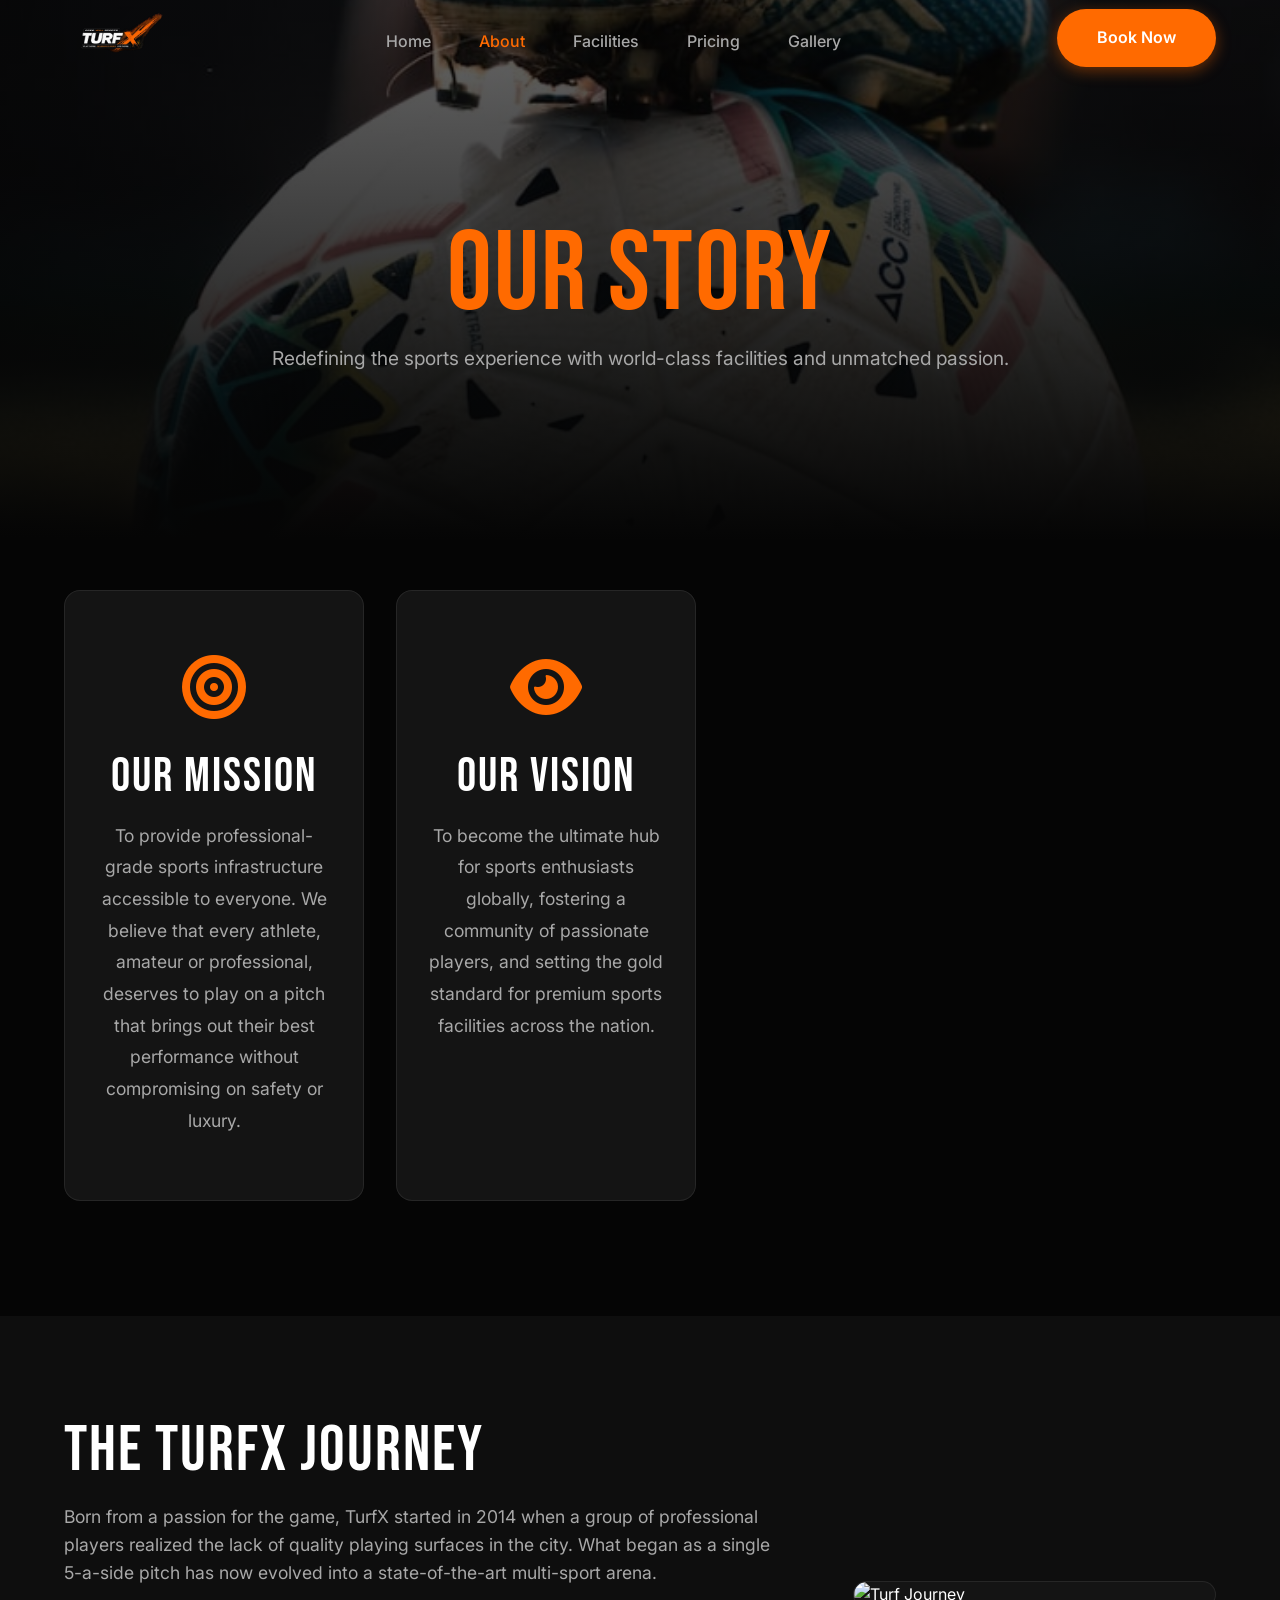
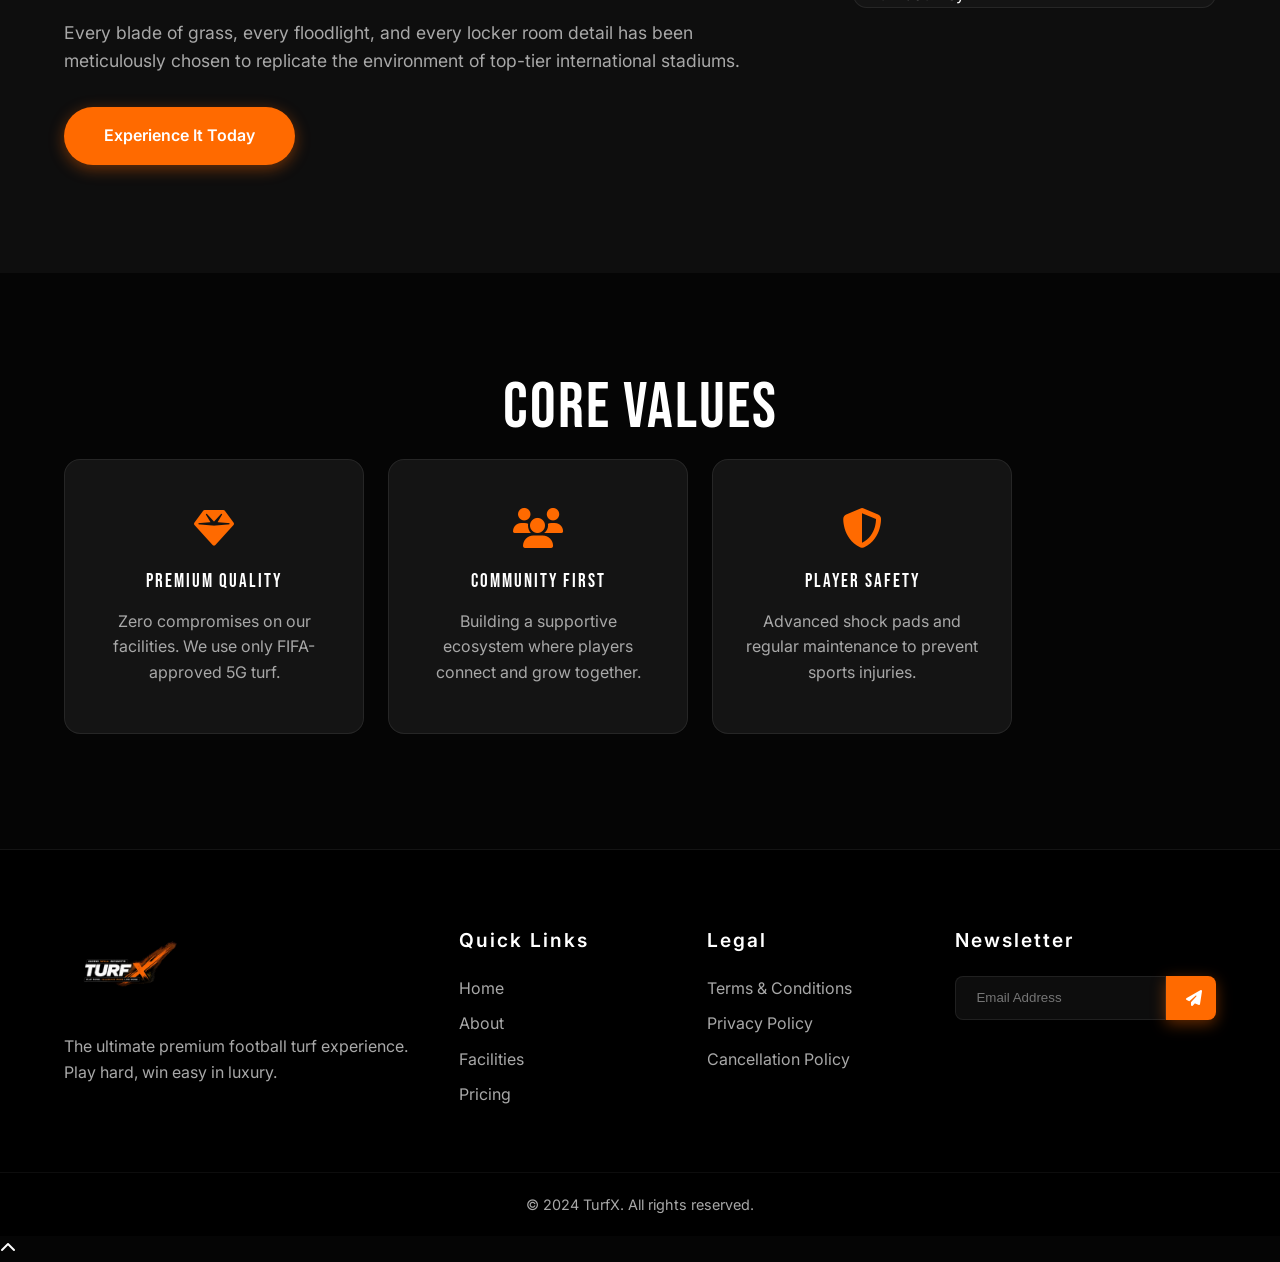
==== about.html @ faa71013 "Add all project files" ====
<!DOCTYPE html>
<html lang="en">

<head>
    <meta charset="UTF-8">
    <meta name="viewport" content="width=device-width, initial-scale=1.0">
    <title>TurfX | About Us</title>

    <!-- Fonts -->
    <link rel="preconnect" href="https://fonts.googleapis.com">
    <link rel="preconnect" href="https://fonts.gstatic.com" crossorigin>
    <link href="https://fonts.googleapis.com/css2?family=Bebas+Neue&family=Inter:wght@300;400;600;700&display=swap"
        rel="stylesheet">

    <!-- CSS -->
    <link rel="stylesheet" href="style.css">

    <!-- FontAwesome for Icons -->
    <link rel="stylesheet" href="https://cdnjs.cloudflare.com/ajax/libs/font-awesome/6.4.0/css/all.min.css">
    <style>
        .horizontal-scroll-grid {
            display: flex !important;
            overflow-x: auto;
            padding-bottom: 15px;
            scroll-snap-type: x mandatory;
            scroll-behavior: smooth;
            -webkit-overflow-scrolling: touch;
        }
        .horizontal-scroll-grid::-webkit-scrollbar { height: 6px; }
        .horizontal-scroll-grid::-webkit-scrollbar-track { background: rgba(255, 255, 255, 0.05); border-radius: 10px; }
        .horizontal-scroll-grid::-webkit-scrollbar-thumb { background: var(--primary); border-radius: 10px; }
        .horizontal-scroll-grid > div {
            flex: 0 0 300px;
            scroll-snap-align: start;
        }

        @media (max-width: 768px) {
            .about-hero .hero-title { font-size: 3.5rem !important; }
        }
        @media (min-width: 769px) {
            .desktop-row-reverse { flex-direction: row-reverse !important; }
        }
    </style>
</head>

<body>



    <!-- Background Effects -->
    <div class="noise-overlay"></div>
    <div class="orange-glow-bg"></div>

    <!-- Header -->
    <header class="header" id="header">
        <div class="container header-container">
            <div class="logo">
                <a href="index.html"><img src="logo.png" alt="TURF X" style="height: 70px;"></a>
            </div>
            <nav class="nav">
                <ul class="nav-links">
                    <li><a href="index.html#hero" class="nav-link">Home</a></li>
                    <li><a href="about.html" class="nav-link" style="color: var(--primary);">About</a></li>
                    <li><a href="index.html#facilities" class="nav-link">Facilities</a></li>
                    <li><a href="index.html#pricing" class="nav-link">Pricing</a></li>
                    <li><a href="index.html#gallery" class="nav-link">Gallery</a></li>
                </ul>
            </nav>
            <div class="header-action">
                <a href="index.html#booking" class="btn btn-primary magnetic-btn">Book Now</a>
            </div>
            <div class="mobile-menu-toggle">
                <i class="fas fa-bars"></i>
            </div>
        </div>
    </header>

    <main>
        <!-- About Hero Section -->
        <section class="hero about-hero" id="hero" style="height: 60vh; min-height: 400px; padding-top: 100px;">
            <div class="hero-bg">
                <img src="images/gallery-1.jpg" alt="About TurfX">
                <div class="hero-overlay"
                    style="background: linear-gradient(to top, rgba(5,5,5,1) 0%, rgba(5,5,5,0.6) 100%);"></div>
            </div>
            <div class="container hero-container" style="justify-content: center; text-align: center; height: 100%;">
                <div class="hero-content" style="max-width: 800px; margin: auto;">
                    <h1 class="hero-title" style="margin-bottom: 0;">
                        <span class="text-reveal highlight">OUR STORY</span>
                    </h1>
                    <p class="hero-subtitle" style="margin-top: 1rem;">Redefining the sports experience with world-class
                        facilities and unmatched passion.</p>
                </div>
            </div>
        </section>

        <!-- Vision & Mission -->
        <section class="section-padding" style="padding-top: 50px;">
            <div class="container">
                <div class="vision-mission-grid horizontal-scroll-grid" style="gap: 2rem;">
                    <div class="glass-card text-center" style="padding: 4rem 2rem;">
                        <i class="fas fa-bullseye"
                            style="font-size: 4rem; color: var(--primary); margin-bottom: 2rem;"></i>
                        <h2 class="section-title" style="font-size: 3rem;">Our Mission</h2>
                        <p class="text-gray" style="font-size: 1.1rem; line-height: 1.8;">To provide professional-grade
                            sports infrastructure accessible to everyone. We believe that every athlete, amateur or
                            professional, deserves to play on a pitch that brings out their best performance without
                            compromising on safety or luxury.</p>
                    </div>
                    <div class="glass-card text-center" style="padding: 4rem 2rem;">
                        <i class="fas fa-eye" style="font-size: 4rem; color: var(--primary); margin-bottom: 2rem;"></i>
                        <h2 class="section-title" style="font-size: 3rem;">Our Vision</h2>
                        <p class="text-gray" style="font-size: 1.1rem; line-height: 1.8;">To become the ultimate hub for
                            sports enthusiasts globally, fostering a community of passionate players, and setting the
                            gold standard for premium sports facilities across the nation.</p>
                    </div>
                </div>
            </div>
        </section>

        <!-- Detailed Journey -->
        <section class="about-section section-padding" style="background: var(--bg-secondary);">
            <div class="container about-container desktop-row-reverse">
                <div class="about-image-wrapper">
                    <div class="about-image glass-card">
                        <img src="images/gallery-3.jpg" alt="Turf Journey">
                    </div>
                </div>
                <div class="about-content">
                    <h2 class="section-title">The TurfX Journey</h2>
                    <p class="section-desc">Born from a passion for the game, TurfX started in 2014 when a group of
                        professional players realized the lack of quality playing surfaces in the city. What began as a
                        single 5-a-side pitch has now evolved into a state-of-the-art multi-sport arena.</p>
                    <p class="section-desc">Every blade of grass, every floodlight, and every locker room detail has
                        been meticulously chosen to replicate the environment of top-tier international stadiums.</p>
                    <div class="mt-4">
                        <a href="index.html#booking" class="btn btn-primary magnetic-btn">Experience It Today</a>
                    </div>
                </div>
            </div>
        </section>

        <!-- Core Values -->
        <section class="section-padding">
            <div class="container">
                <div class="section-header text-center">
                    <h2 class="section-title">Core Values</h2>
                </div>
                <div class="values-grid horizontal-scroll-grid" style="gap: 1.5rem;">
                    <div class="glass-card text-center" style="height: auto; padding: 3rem 2rem;">
                        <i class="fas fa-gem"
                            style="font-size: 2.5rem; color: var(--primary); margin-bottom: 1.5rem;"></i>
                        <h3>Premium Quality</h3>
                        <p class="text-gray mt-2">Zero compromises on our facilities. We use only FIFA-approved 5G turf.
                        </p>
                    </div>
                    <div class="glass-card text-center" style="height: auto; padding: 3rem 2rem;">
                        <i class="fas fa-users"
                            style="font-size: 2.5rem; color: var(--primary); margin-bottom: 1.5rem;"></i>
                        <h3>Community First</h3>
                        <p class="text-gray mt-2">Building a supportive ecosystem where players connect and grow
                            together.</p>
                    </div>
                    <div class="glass-card text-center" style="height: auto; padding: 3rem 2rem;">
                        <i class="fas fa-shield-alt"
                            style="font-size: 2.5rem; color: var(--primary); margin-bottom: 1.5rem;"></i>
                        <h3>Player Safety</h3>
                        <p class="text-gray mt-2">Advanced shock pads and regular maintenance to prevent sports
                            injuries.</p>
                    </div>
                </div>
            </div>
        </section>

    </main>

    <!-- Footer -->
    <footer class="footer">
        <div class="container footer-container">
            <div class="footer-col">
                <div class="logo">
                    <a href="index.html"><img src="logo.png" alt="TURF X" style="height: 80px;"></a>
                </div>
                <p class="mt-2 text-gray">The ultimate premium football turf experience. Play hard, win easy in luxury.
                </p>
            </div>
            <div class="footer-col">
                <h4>Quick Links</h4>
                <ul class="footer-links">
                    <li><a href="index.html#hero">Home</a></li>
                    <li><a href="about.html">About</a></li>
                    <li><a href="index.html#facilities">Facilities</a></li>
                    <li><a href="index.html#pricing">Pricing</a></li>
                </ul>
            </div>
            <div class="footer-col">
                <h4>Legal</h4>
                <ul class="footer-links">
                    <li><a href="#">Terms & Conditions</a></li>
                    <li><a href="#">Privacy Policy</a></li>
                    <li><a href="#">Cancellation Policy</a></li>
                </ul>
            </div>
            <div class="footer-col">
                <h4>Newsletter</h4>
                <div class="newsletter-form">
                    <input type="email" placeholder="Email Address">
                    <button class="btn btn-primary"><i class="fas fa-paper-plane"></i></button>
                </div>
            </div>
        </div>
        <div class="footer-bottom text-center">
            <p>&copy; 2024 TurfX. All rights reserved.</p>
        </div>
    </footer>

    <div class="back-to-top" id="backToTop">
        <i class="fas fa-chevron-up"></i>
    </div>

    <!-- Booking Modal -->
    <div class="booking-modal" id="bookingModal">
        <div class="booking-modal-content glass-card">
            <span class="modal-close" id="bookingModalClose" style="top: 15px; right: 20px; font-size: 2rem;">&times;</span>
            <h2 class="section-title" style="font-size: 2.5rem; margin-bottom: 1.5rem; text-align: center;">Book Your Slot</h2>
            <form class="luxury-form">
                <div class="input-group" style="margin-bottom: 1.5rem;">
                    <input type="text" id="modal-name-about" required>
                    <label for="modal-name-about">Full Name</label>
                </div>
                <div class="input-group" style="margin-bottom: 1.5rem;">
                    <input type="tel" id="modal-phone-about" required>
                    <label for="modal-phone-about">Phone Number</label>
                </div>
                <div class="input-group" style="margin-bottom: 1.5rem;">
                    <input type="date" id="modal-date-about" required>
                    <label for="modal-date-about" style="top: -10px; font-size: 0.8rem; color: var(--primary);">Select Date</label>
                </div>
                <button type="submit" class="btn btn-primary magnetic-btn w-100" style="padding: 1.2rem;">Confirm Booking</button>
            </form>
        </div>
    </div>

    <!-- Scripts -->
    <script src="https://cdnjs.cloudflare.com/ajax/libs/gsap/3.12.2/gsap.min.js"></script>
    <script src="https://cdnjs.cloudflare.com/ajax/libs/gsap/3.12.2/ScrollTrigger.min.js"></script>
    <script src="https://cdn.jsdelivr.net/gh/studio-freight/lenis@1.0.27/bundled/lenis.min.js"></script>
    <script src="script.js"></script>
</body>

</html>
---- style.css ----
/* ==================================================
   CSS VARIABLES & ROOT SETUP
================================================== */
:root {
    --bg-main: #050505;
    --bg-secondary: #0E0E0E;
    --card-bg: #141414;
    --primary: #FF6A00;
    --primary-hover: #FF8A00;
    --white: #FFFFFF;
    --gray: #A8A8A8;
    --border: rgba(255, 255, 255, 0.08);

    --font-heading: 'Bebas Neue', sans-serif;
    --font-body: 'Inter', sans-serif;

    --transition: all 0.4s cubic-bezier(0.25, 1, 0.5, 1);

    color-scheme: dark;
}

/* ==================================================
   RESET & GLOBAL
================================================== */
* {
    margin: 0;
    padding: 0;
    box-sizing: border-box;
}

@media (max-width: 768px) {
    * {
        cursor: auto !important;
    }
}

html {
    scroll-behavior: initial;
    /* Handled by Lenis */
    overflow-x: hidden;
    width: 100%;
}

body {
    background-color: var(--bg-main);
    color: var(--white);
    font-family: var(--font-body);
    overflow-x: hidden;
    width: 100%;
    line-height: 1.6;
    -webkit-font-smoothing: antialiased;
}

h1,
h2,
h3,
h4,
h5,
h6 {
    font-family: var(--font-heading);
    letter-spacing: 2px;
    line-height: 1.1;
    font-weight: normal;
}

a {
    text-decoration: none;
    color: inherit;
}

ul {
    list-style: none;
}

.container {
    max-width: 1400px;
    margin: 0 auto;
    padding: 0 5%;
}

.section-padding {
    padding: 100px 0;
}

.text-center {
    text-align: center;
}

.mt-2 {
    margin-top: 1rem;
}

.mt-4 {
    margin-top: 2rem;
}

.w-100 {
    width: 100%;
}

.text-gray {
    color: var(--gray);
}



/* ==================================================
   EFFECTS & UTILITIES
================================================== */
.noise-overlay {
    position: fixed;
    top: 0;
    left: 0;
    width: 100%;
    height: 100%;
    background: url('https://www.transparenttextures.com/patterns/stardust.png');
    opacity: 0.05;
    pointer-events: none;
    z-index: 9998;
}

.orange-glow-bg {
    position: fixed;
    top: -20%;
    left: -10%;
    width: 50vw;
    height: 50vw;
    background: radial-gradient(circle, rgba(255, 106, 0, 0.05) 0%, transparent 70%);
    pointer-events: none;
    z-index: -1;
    filter: blur(100px);
}

.glass-card {
    background: var(--card-bg);
    border: 1px solid var(--border);
    border-radius: 16px;
    padding: 2rem;
    backdrop-filter: blur(10px);
    transition: var(--transition);
}

.glass-card:hover {
    border-color: rgba(255, 106, 0, 0.3);
    box-shadow: 0 10px 30px rgba(0, 0, 0, 0.5), 0 0 20px rgba(255, 106, 0, 0.1);
    transform: translateY(-5px);
}

.section-title {
    font-size: 4rem;
    margin-bottom: 1rem;
    color: var(--white);
}

.section-subtitle {
    color: var(--gray);
    font-size: 1.1rem;
    max-width: 600px;
    margin: 0 auto 3rem;
}

/* BUTTONS */
.btn {
    display: inline-block;
    padding: 1rem 2.5rem;
    font-family: var(--font-body);
    font-weight: 600;
    font-size: 1rem;
    border-radius: 30px;
    border: none;
    outline: none;
    transition: var(--transition);
    position: relative;
    overflow: hidden;
    z-index: 1;
}

.btn-primary {
    background: var(--primary);
    color: var(--white);
    box-shadow: 0 4px 15px rgba(255, 106, 0, 0.4);
}

.btn-primary:hover {
    background: var(--primary-hover);
    box-shadow: 0 6px 20px rgba(255, 106, 0, 0.6);
}

.btn-secondary {
    background: transparent;
    color: var(--white);
    border: 1px solid var(--border);
}

.btn-secondary:hover {
    border-color: var(--primary);
    background: rgba(255, 106, 0, 0.1);
}

/* ==================================================
   HEADER
================================================== */
.header {
    position: fixed;
    top: 0;
    left: 0;
    width: 100%;
    padding: 0.2rem 0;
    z-index: 1000;
    transition: var(--transition);
}

.header.scrolled {
    background: rgba(5, 5, 5, 0.8);
    backdrop-filter: blur(15px);
    border-bottom: 1px solid var(--border);
    padding: 0.5rem 0;
}

.header-container {
    display: flex;
    justify-content: space-between;
    align-items: center;
}

.logo a {
    font-family: var(--font-heading);
    font-size: 2.5rem;
    color: var(--white);
    display: inline-block;
}

.logo span {
    color: var(--primary);
}

@keyframes logoPulseGlow {
    0% { 
        transform: scale(1); 
        filter: drop-shadow(0 0 5px rgba(255, 106, 0, 0.4)); 
    }
    50% { 
        transform: scale(1.05); 
        filter: drop-shadow(0 0 15px rgba(255, 106, 0, 0.9)); 
    }
    100% { 
        transform: scale(1); 
        filter: drop-shadow(0 0 5px rgba(255, 106, 0, 0.4)); 
    }
}

.logo img, .logo a {
    animation: logoPulseGlow 3s infinite ease-in-out;
}

.logo img {
    display: block;
}

.nav-links {
    display: flex;
    gap: 3rem;
}

.nav-link {
    font-size: 1rem;
    font-weight: 500;
    color: var(--gray);
    position: relative;
    transition: color 0.3s ease;
}

.nav-link:hover {
    color: var(--white);
}

.nav-link::after {
    content: '';
    position: absolute;
    bottom: -5px;
    left: 0;
    width: 0%;
    height: 2px;
    background: var(--primary);
    transition: width 0.3s ease;
}

.nav-link:hover::after {
    width: 100%;
}

.mobile-menu-toggle {
    display: none;
    font-size: 1.5rem;
}

/* ==================================================
   SECTION 1: HERO
================================================== */
.hero {
    position: relative;
    height: 100vh;
    display: flex;
    align-items: center;
    overflow: hidden;
    padding-top: 100px;
}

.hero-bg {
    position: absolute;
    top: 0;
    left: 0;
    width: 100%;
    height: 100%;
    z-index: -1;
}

.hero-bg img {
    width: 100%;
    height: 100%;
    object-fit: cover;
    transform: scale(1.1);
}

.hero-overlay {
    position: absolute;
    top: 0;
    left: 0;
    width: 100%;
    height: 100%;
    background: linear-gradient(to right, rgba(5, 5, 5, 0.5) 0%, rgba(5, 5, 5, 0.1) 100%);
}

.hero-container {
    display: flex;
    align-items: center;
    width: 100%;
}

.hero-content {
    flex: 1;
    max-width: 650px;
}

.hero-title {
    font-size: 7rem;
    line-height: 0.9;
    margin-bottom: 1.5rem;
}

.hero-title .highlight {
    color: var(--primary);
}

.text-reveal {
    display: block;
    clip-path: polygon(0 0, 100% 0, 100% 100%, 0% 100%);
}

.hero-subtitle {
    font-size: 1.2rem;
    color: var(--gray);
    margin-bottom: 2.5rem;
}

.hero-buttons {
    display: flex;
    gap: 1.5rem;
}

.hero-visual {
    flex: 1;
    display: flex;
    justify-content: center;
    align-items: center;
}

.football-3d-wrapper {
    position: relative;
    width: 400px;
    height: 400px;
    perspective: 1000px;
}

.football-img {
    width: 100%;
    height: 100%;
    object-fit: contain;
    filter: drop-shadow(0 20px 30px rgba(0, 0, 0, 0.8));
}

.scroll-indicator {
    position: absolute;
    bottom: 40px;
    left: 50%;
    transform: translateX(-50%);
    display: flex;
    flex-direction: column;
    align-items: center;
    gap: 10px;
    opacity: 0.7;
}

.scroll-indicator span {
    font-size: 0.8rem;
    text-transform: uppercase;
    letter-spacing: 2px;
}

.mouse {
    width: 26px;
    height: 42px;
    border: 2px solid var(--white);
    border-radius: 15px;
    display: flex;
    justify-content: center;
}

.wheel {
    width: 4px;
    height: 8px;
    background: var(--primary);
    border-radius: 2px;
    margin-top: 5px;
    animation: scroll 1.5s infinite;
}

@keyframes scroll {
    0% {
        transform: translateY(0);
        opacity: 1;
    }

    100% {
        transform: translateY(15px);
        opacity: 0;
    }
}

/* ==================================================
   SECTION 2: LIVE BOOKING
================================================== */
.booking-section {
    background: var(--bg-secondary);
}

.booking-widget {
    max-width: 1000px;
    margin: 0 auto;
}

.booking-controls {
    display: flex;
    justify-content: space-between;
    align-items: center;
    margin-bottom: 2rem;
    border-bottom: 1px solid var(--border);
    padding-bottom: 1.5rem;
}

.date-picker {
    display: flex;
    align-items: center;
    gap: 10px;
    background: rgba(255, 255, 255, 0.05);
    padding: 10px 20px;
    border-radius: 8px;
}

.date-picker input {
    background: transparent;
    border: none;
    color: var(--white);
    font-family: var(--font-body);
    outline: none;
}

.legend {
    display: flex;
    gap: 1.5rem;
}

.legend-item {
    display: flex;
    align-items: center;
    gap: 8px;
    font-size: 0.9rem;
}

.dot {
    width: 10px;
    height: 10px;
    border-radius: 50%;
}

.dot-green {
    background: #00C853;
    box-shadow: 0 0 10px rgba(0, 200, 83, 0.5);
}

.dot-orange {
    background: var(--primary);
    box-shadow: 0 0 10px rgba(255, 106, 0, 0.5);
}

.dot-red {
    background: #D50000;
    box-shadow: 0 0 10px rgba(213, 0, 0, 0.5);
}

.slots-grid {
    display: flex;
    overflow-x: auto;
    gap: 1rem;
    padding-bottom: 15px;
    scroll-snap-type: x mandatory;
    scroll-behavior: smooth;
    -webkit-overflow-scrolling: touch;
}

.slots-grid::-webkit-scrollbar {
    height: 6px;
}

.slots-grid::-webkit-scrollbar-track {
    background: rgba(255, 255, 255, 0.05);
    border-radius: 10px;
}

.slots-grid::-webkit-scrollbar-thumb {
    background: var(--primary);
    border-radius: 10px;
}

.slot {
    padding: 1rem;
    border-radius: 8px;
    text-align: center;
    border: 1px solid var(--border);
    transition: var(--transition);
    display: flex;
    flex-direction: column;
    gap: 5px;
    flex: 0 0 160px;
    scroll-snap-align: start;
}

.slot .time {
    font-size: 0.9rem;
    font-weight: 600;
}

.slot .price {
    font-size: 0.8rem;
    color: var(--gray);
}

.slot.available {
    border-color: rgba(0, 200, 83, 0.3);
}

.slot.available:hover {
    background: rgba(0, 200, 83, 0.1);
    border-color: #00C853;
    transform: scale(1.05);
}

.slot.limited {
    border-color: rgba(255, 106, 0, 0.3);
}

.slot.limited:hover {
    background: rgba(255, 106, 0, 0.1);
    border-color: var(--primary);
    transform: scale(1.05);
}

.slot.booked {
    border-color: rgba(213, 0, 0, 0.2);
    opacity: 0.5;
    pointer-events: none;
}

.slot.booked .status-text {
    color: #D50000;
    font-size: 0.8rem;
    font-weight: 600;
}

/* ==================================================
   SECTION 3: ABOUT
================================================== */
.about-container {
    display: flex;
    gap: 4rem;
    align-items: center;
}

.about-image-wrapper {
    flex: 0.5;
    position: relative;
    max-width: 450px;
    margin: 0 auto;
}

.about-image {
    padding: 0;
    overflow: hidden;
    border-radius: 16px;
}

.about-image img {
    width: 100%;
    height: auto;
    display: block;
    transition: transform 0.8s ease;
}

.about-image:hover img {
    transform: scale(1.05);
}

.stats-card {
    position: absolute;
    bottom: -20px;
    right: -20px;
    padding: 1.5rem;
    border-radius: 12px;
    background: var(--card-bg);
}

.stat-number {
    font-size: 3rem;
    color: var(--primary);
    margin-bottom: 0;
}

.stat-label {
    font-size: 0.9rem;
    color: var(--gray);
}

.about-content {
    flex: 1;
}

.section-desc {
    color: var(--gray);
    font-size: 1.1rem;
    margin-bottom: 2rem;
}

.features-list {
    display: flex;
    flex-direction: column;
    gap: 1rem;
}

.features-list li {
    display: flex;
    align-items: center;
    gap: 10px;
    font-size: 1.1rem;
}

.features-list i {
    color: var(--primary);
    font-size: 1.2rem;
}

/* ==================================================
   SECTION 4: FACILITIES
================================================== */
.facilities-section {
    background: var(--bg-secondary);
}

.facilities-grid {
    display: flex;
    overflow-x: auto;
    gap: 2rem;
    padding-bottom: 15px;
    scroll-snap-type: x mandatory;
    scroll-behavior: smooth;
    -webkit-overflow-scrolling: touch;
}

@media (min-width: 769px) {
    .facilities-grid {
        justify-content: center;
        gap: 4rem; /* More spacing on desktop */
    }
}

.facilities-grid::-webkit-scrollbar {
    height: 6px;
}

.facilities-grid::-webkit-scrollbar-track {
    background: rgba(255, 255, 255, 0.05);
    border-radius: 10px;
}

.facilities-grid::-webkit-scrollbar-thumb {
    background: var(--primary);
    border-radius: 10px;
}

.facility-card {
    text-align: center;
    position: relative;
    overflow: hidden;
    flex: 0 0 250px;
    scroll-snap-align: start;
}

.facility-card::before {
    content: '';
    position: absolute;
    top: -50%;
    left: -50%;
    width: 200%;
    height: 200%;
    background: radial-gradient(circle, rgba(255, 106, 0, 0.15) 0%, transparent 60%);
    opacity: 0;
    transition: var(--transition);
    transform: scale(0.5);
    z-index: 0;
}

.facility-card:hover::before {
    opacity: 1;
    transform: scale(1);
}

.facility-card .icon-wrapper {
    width: 80px;
    height: 80px;
    margin: 0 auto 1.5rem;
    background: rgba(255, 106, 0, 0.1);
    border-radius: 50%;
    display: flex;
    justify-content: center;
    align-items: center;
    color: var(--primary);
    font-size: 2rem;
    transition: var(--transition);
    position: relative;
    z-index: 1;
    box-shadow: 0 0 20px rgba(255, 106, 0, 0.1);
}

.facility-card:hover .icon-wrapper {
    background: var(--primary);
    color: var(--white);
    transform: rotateY(360deg);
    box-shadow: 0 0 30px rgba(255, 106, 0, 0.4);
}

.facility-card h3 {
    font-size: 1.5rem;
    margin-bottom: 0.5rem;
    position: relative;
    z-index: 1;
}

.facility-card p {
    color: var(--gray);
    font-size: 0.9rem;
    position: relative;
    z-index: 1;
}

/* ==================================================
   SECTION 5: WHY CHOOSE US
================================================== */
.timeline {
    position: relative;
    max-width: 800px;
    margin: 0 auto;
}

.timeline-line {
    position: absolute;
    left: 50%;
    top: 0;
    bottom: 0;
    width: 2px;
    background: var(--border);
    transform: translateX(-50%);
}

.timeline-item {
    display: flex;
    justify-content: space-between;
    align-items: center;
    margin-bottom: 3rem;
    position: relative;
}

.timeline-item:nth-child(even) {
    flex-direction: row-reverse;
}

.timeline-icon {
    width: 50px;
    height: 50px;
    border-radius: 50%;
    background: var(--primary);
    color: var(--white);
    display: flex;
    justify-content: center;
    align-items: center;
    position: absolute;
    left: 50%;
    transform: translateX(-50%);
    z-index: 2;
    box-shadow: 0 0 20px rgba(255, 106, 0, 0.4);
}

.timeline-content {
    width: 45%;
    padding: 2rem;
}

.timeline-content h3 {
    font-size: 1.8rem;
    margin-bottom: 0.5rem;
    color: var(--primary);
}

.timeline-content p {
    color: var(--gray);
}

/* ==================================================
   SECTION 6: PRICING
================================================== */
.pricing-section {
    background: var(--bg-secondary);
}

.pricing-grid {
    display: grid;
    grid-template-columns: repeat(auto-fit, minmax(280px, 1fr));
    gap: 2rem;
}

.pricing-card {
    text-align: center;
    position: relative;
    display: flex;
    flex-direction: column;
    justify-content: space-between;
}

.pricing-card.popular {
    border-color: var(--primary);
    box-shadow: 0 0 30px rgba(255, 106, 0, 0.1);
    transform: scale(1.05);
}

.popular-badge {
    position: absolute;
    top: -15px;
    left: 50%;
    transform: translateX(-50%);
    background: var(--primary);
    color: var(--white);
    padding: 5px 15px;
    border-radius: 20px;
    font-size: 0.8rem;
    font-weight: bold;
}

.pricing-header h3 {
    font-size: 2rem;
}

.pricing-header p {
    color: var(--gray);
    margin-top: 0.5rem;
}

.pricing-price {
    margin: 2rem 0;
}

.pricing-price .currency {
    font-size: 1.5rem;
    vertical-align: top;
}

.pricing-price .amount {
    font-size: 4rem;
    font-family: var(--font-heading);
    font-weight: bold;
    color: var(--primary);
    line-height: 1;
}

.pricing-price .period {
    color: var(--gray);
}

/* ==================================================
   SECTION 7: 360 DEGREE
================================================== */
.vr-banner {
    position: relative;
    overflow: hidden;
    padding: 0;
    border-radius: 20px;
    height: 500px;
}

.vr-banner img {
    width: 100%;
    height: 100%;
    object-fit: cover;
}

.vr-overlay {
    position: absolute;
    top: 0;
    left: 0;
    width: 100%;
    height: 100%;
    background: rgba(0, 0, 0, 0.6);
    display: flex;
    flex-direction: column;
    justify-content: center;
    align-items: center;
    text-align: center;
    padding: 2rem;
}

.vr-overlay h2 {
    font-size: 4rem;
    margin-bottom: 1rem;
}

.vr-overlay p {
    font-size: 1.2rem;
    color: #ddd;
    max-width: 600px;
    margin-bottom: 2rem;
}

/* ==================================================
   SECTION 8: GALLERY
================================================== */
.gallery-section {
    background: var(--bg-secondary);
}

.gallery-filters {
    display: flex;
    justify-content: center;
    gap: 1rem;
    margin-bottom: 3rem;
    flex-wrap: wrap;
}

.filter-btn {
    background: transparent;
    border: 1px solid var(--border);
    color: var(--white);
    padding: 8px 20px;
    border-radius: 20px;
    font-family: var(--font-body);
    transition: var(--transition);
}

.filter-btn.active,
.filter-btn:hover {
    background: var(--primary);
    border-color: var(--primary);
}

.masonry-grid {
    display: grid;
    grid-template-columns: repeat(auto-fit, minmax(350px, 1fr));
    gap: 1.5rem;
}

.gallery-item {
    padding: 0;
    overflow: hidden;
    position: relative;
    border-radius: 12px;
    height: 300px;
}

.gallery-item img {
    width: 100%;
    height: 100%;
    object-fit: cover;
    transition: transform 0.6s ease;
}

.gallery-overlay {
    position: absolute;
    top: 0;
    left: 0;
    width: 100%;
    height: 100%;
    background: rgba(255, 106, 0, 0.7);
    display: flex;
    justify-content: center;
    align-items: center;
    opacity: 0;
    transition: var(--transition);
    font-size: 2rem;
    color: var(--white);
}

.gallery-item:hover img {
    transform: scale(1.1);
}

.gallery-item:hover .gallery-overlay {
    opacity: 1;
}

@media (min-width: 769px) {
    .gallery-item.duplicate {
        display: none !important;
    }
}

@media (max-width: 768px) {
    .gallery-section {
        overflow: hidden;
    }

    .gallery-filters {
        flex-wrap: nowrap;
        overflow-x: auto;
        justify-content: flex-start;
        padding-bottom: 10px;
    }

    .gallery-filters::-webkit-scrollbar {
        display: none;
    }

    .masonry-grid {
        display: flex;
        flex-wrap: nowrap;
        gap: 1rem;
        width: max-content;
        animation: galleryMarquee 20s linear infinite;
    }

    .masonry-grid:hover,
    .masonry-grid:active {
        animation-play-state: paused;
    }

    .gallery-item {
        width: 260px;
        height: 220px;
        flex-shrink: 0;
    }
}

@keyframes galleryMarquee {
    0% {
        transform: translateX(0);
    }

    100% {
        transform: translateX(calc(-50% - 0.5rem));
    }
}

/* ==================================================
   SECTION 9: TOURNAMENTS
================================================== */
.tournament-card {
    display: flex;
    gap: 3rem;
    align-items: center;
    padding: 0;
    overflow: hidden;
}

.tourney-image {
    flex: 1;
    height: 100%;
    min-height: 400px;
}

.tourney-image img {
    width: 100%;
    height: 100%;
    object-fit: cover;
}

.tourney-content {
    flex: 1.5;
    padding: 3rem;
    position: relative;
}

.tourney-badge {
    display: inline-block;
    background: var(--primary);
    padding: 5px 15px;
    border-radius: 5px;
    font-size: 0.8rem;
    font-weight: bold;
    margin-bottom: 1rem;
}

.tourney-content h3 {
    font-size: 3rem;
    margin-bottom: 1rem;
}

.tourney-content p {
    color: var(--gray);
    margin-bottom: 2rem;
    font-size: 1.1rem;
}

.tourney-details {
    display: flex;
    gap: 2rem;
    margin-bottom: 2rem;
}

.tourney-details .detail {
    font-weight: 600;
    color: var(--white);
    display: flex;
    align-items: center;
    gap: 8px;
}

.tourney-details i {
    color: var(--primary);
}

.countdown {
    display: flex;
    gap: 1rem;
}

.time-box {
    background: rgba(255, 255, 255, 0.05);
    padding: 15px;
    border-radius: 8px;
    text-align: center;
    min-width: 80px;
    border: 1px solid var(--border);
}

.time-box .num {
    display: block;
    font-size: 2rem;
    font-family: var(--font-heading);
    color: var(--primary);
    line-height: 1;
}

.time-box .label {
    font-size: 0.8rem;
    color: var(--gray);
    text-transform: uppercase;
}

/* ==================================================
   SECTION 10: MEMBERSHIP
================================================== */
.membership-section {
    background: var(--bg-secondary);
}

.membership-grid {
    display: grid;
    grid-template-columns: repeat(auto-fit, minmax(300px, 1fr));
    gap: 2rem;
}

.member-card h3 {
    font-size: 2.5rem;
    margin-bottom: 0.5rem;
}

.member-card .desc {
    color: var(--gray);
    margin-bottom: 2rem;
    padding-bottom: 1rem;
    border-bottom: 1px solid var(--border);
}

.benefits {
    display: flex;
    flex-direction: column;
    gap: 1rem;
}

.benefits li {
    display: flex;
    align-items: center;
    gap: 10px;
}

.benefits li i {
    color: #00C853;
}

.benefits li.disabled {
    color: #555;
}

.benefits li.disabled i {
    color: #D50000;
}

.member-card.gold {
    border-color: var(--primary);
    background: linear-gradient(145deg, #1a1410 0%, #141414 100%);
}

/* ==================================================
   SECTION 11: REVIEWS
================================================== */
.reviews-section {
    position: relative;
    background: var(--bg-main);
}

.reviews-slider {
    overflow: hidden;
    padding: 2rem 0;
    position: relative;
}

/* Gradient masks for smooth fade on left and right */
.reviews-slider::before,
.reviews-slider::after {
    content: '';
    position: absolute;
    top: 0;
    width: 15vw;
    height: 100%;
    z-index: 2;
    pointer-events: none;
}

.reviews-slider::before {
    left: 0;
    background: linear-gradient(to right, var(--bg-main) 0%, transparent 100%);
}

.reviews-slider::after {
    right: 0;
    background: linear-gradient(to left, var(--bg-main) 0%, transparent 100%);
}

.review-track {
    display: flex;
    gap: 2rem;
    width: max-content;
    animation: scrollLeft 40s linear infinite;
}

.review-track:hover {
    animation-play-state: paused;
}

.review-card {
    width: 400px;
    flex-shrink: 0;
    display: flex;
    flex-direction: column;
    gap: 1rem;
    position: relative;
    padding: 2.5rem;
    background: linear-gradient(145deg, var(--card-bg) 0%, rgba(20, 20, 20, 0.6) 100%);
    border: 1px solid var(--border);
    transition: var(--transition);
    border-radius: 16px;
    overflow: hidden;
}

.review-card::before {
    content: '\f10d';
    /* FontAwesome quote-left */
    font-family: 'Font Awesome 6 Free';
    font-weight: 900;
    position: absolute;
    top: 20px;
    right: 30px;
    font-size: 6rem;
    color: rgba(255, 106, 0, 0.03);
    z-index: 0;
    transition: var(--transition);
}

.review-card:hover {
    transform: translateY(-10px);
    border-color: rgba(255, 106, 0, 0.3);
    box-shadow: 0 15px 30px rgba(0, 0, 0, 0.6), 0 0 20px rgba(255, 106, 0, 0.1);
}

.review-card:hover::before {
    color: rgba(255, 106, 0, 0.08);
    transform: scale(1.1) rotate(-5deg);
}

.stars {
    color: var(--primary);
    margin-bottom: 0.5rem;
    font-size: 1.1rem;
    position: relative;
    z-index: 1;
    display: flex;
    gap: 5px;
}

.review-text {
    font-style: italic;
    color: #e0e0e0;
    flex-grow: 1;
    font-size: 1.05rem;
    line-height: 1.7;
    position: relative;
    z-index: 1;
}

.reviewer {
    display: flex;
    align-items: center;
    gap: 15px;
    margin-top: 1rem;
    position: relative;
    z-index: 1;
    border-top: 1px solid rgba(255, 255, 255, 0.05);
    padding-top: 1.5rem;
}

.reviewer img {
    width: 60px;
    height: 60px;
    border-radius: 50%;
    object-fit: cover;
    border: 2px solid var(--primary);
    padding: 2px;
}

.reviewer h4 {
    font-size: 1.2rem;
    font-family: var(--font-body);
    font-weight: 700;
    margin: 0;
    color: var(--white);
}

.reviewer span {
    font-size: 0.9rem;
    color: var(--primary);
    font-weight: 500;
}

@keyframes scrollLeft {
    0% {
        transform: translateX(0);
    }

    100% {
        transform: translateX(calc(-50% - 1rem));
    }
}

/* ==================================================
   SECTION 12: FAQ
================================================== */
.faq-section {
    background: var(--bg-secondary);
}

.faq-container {
    max-width: 800px;
}

.accordion {
    display: flex;
    flex-direction: column;
    gap: 1rem;
}

.accordion-item {
    padding: 0;
    overflow: hidden;
}

.accordion-header {
    padding: 1.5rem;
    display: flex;
    justify-content: space-between;
    align-items: center;
    background: transparent;
    transition: var(--transition);
}

.accordion-header h3 {
    font-size: 1.2rem;
    font-family: var(--font-body);
    font-weight: 600;
    margin: 0;
}

.accordion-header i {
    color: var(--primary);
    transition: transform 0.3s ease;
}

.accordion-body {
    padding: 0 1.5rem;
    max-height: 0;
    overflow: hidden;
    transition: max-height 0.4s ease;
}

.accordion-body p {
    padding-bottom: 1.5rem;
    color: var(--gray);
}

.accordion-item.active {
    border-color: var(--primary);
}

.accordion-item.active .accordion-header i {
    transform: rotate(180deg);
}

/* ==================================================
   SECTION 13: CONTACT
================================================== */
.contact-container {
    display: flex;
    gap: 4rem;
}

.contact-form-wrapper {
    flex: 1.5;
}

.luxury-form {
    display: flex;
    flex-direction: column;
    gap: 1.5rem;
}

.input-group {
    position: relative;
}

.input-group input,
.input-group textarea {
    width: 100%;
    background: rgba(255, 255, 255, 0.03);
    border: 1px solid var(--border);
    padding: 15px 20px;
    color: var(--white);
    border-radius: 8px;
    font-family: var(--font-body);
    outline: none;
    transition: var(--transition);
    resize: none;
}

.input-group label {
    position: absolute;
    left: 20px;
    top: 15px;
    color: var(--gray);
    pointer-events: none;
    transition: var(--transition);
    background: var(--card-bg);
    padding: 0 5px;
}

.input-group input:focus,
.input-group textarea:focus {
    border-color: var(--primary);
}

.input-group input:focus~label,
.input-group input:valid~label,
.input-group textarea:focus~label,
.input-group textarea:valid~label {
    top: -10px;
    font-size: 0.8rem;
    color: var(--primary);
}

.contact-info {
    flex: 1;
    display: flex;
    flex-direction: column;
    gap: 2rem;
}

.info-item {
    display: flex;
    gap: 15px;
    align-items: flex-start;
}

.info-item i {
    width: 40px;
    height: 40px;
    background: rgba(255, 106, 0, 0.1);
    color: var(--primary);
    display: flex;
    justify-content: center;
    align-items: center;
    border-radius: 50%;
}

.info-item h4 {
    font-size: 1.2rem;
    font-family: var(--font-body);
    margin-bottom: 5px;
}

.info-item p {
    color: var(--gray);
}

.social-links {
    display: flex;
    gap: 1rem;
}

.social-links a {
    width: 45px;
    height: 45px;
    background: rgba(255, 255, 255, 0.05);
    display: flex;
    justify-content: center;
    align-items: center;
    border-radius: 50%;
    font-size: 1.2rem;
    transition: var(--transition);
    border: 1px solid var(--border);
}

.social-links a:hover {
    background: var(--primary);
    border-color: var(--primary);
    transform: translateY(-3px);
}

.social-links a.whatsapp:hover {
    background: #25D366;
    border-color: #25D366;
}

/* ==================================================
   FOOTER
================================================== */
.footer {
    background: #000;
    padding: 80px 0 20px;
    border-top: 1px solid var(--border);
    position: relative;
}

.footer-container {
    display: flex;
    flex-wrap: wrap;
    justify-content: space-between;
    gap: 3rem;
    margin-bottom: 4rem;
}

.footer-col {
    flex: 1;
    min-width: 200px;
}

.footer-col:first-child {
    flex: 2;
}

.footer-col:last-child {
    flex: 1.5;
}

.footer-col h4 {
    font-family: var(--font-body);
    font-weight: 600;
    font-size: 1.2rem;
    margin-bottom: 1.5rem;
}

.footer-links {
    display: flex;
    flex-direction: column;
    gap: 10px;
}

.footer-links a {
    color: var(--gray);
    transition: color 0.3s;
}

.footer-links a:hover {
    color: var(--primary);
}

.newsletter-form {
    display: flex;
}

.newsletter-form input {
    flex: 1;
    padding: 12px 20px;
    background: rgba(255, 255, 255, 0.05);
    border: 1px solid var(--border);
    border-radius: 8px 0 0 8px;
    color: var(--white);
    outline: none;
}

.newsletter-form button {
    border-radius: 0 8px 8px 0;
    padding: 12px 20px;
}

.footer-bottom {
    padding-top: 20px;
    border-top: 1px solid rgba(255, 255, 255, 0.05);
    color: var(--gray);
    font-size: 0.9rem;
}



/* ==================================================
   IMAGE MODAL
================================================== */
.image-modal {
    position: fixed;
    top: 0;
    left: 0;
    width: 100%;
    height: 100%;
    background: rgba(0, 0, 0, 0.9);
    backdrop-filter: blur(10px);
    z-index: 10000;
    display: flex;
    justify-content: center;
    align-items: center;
    opacity: 0;
    pointer-events: none;
    transition: var(--transition);
}

.image-modal.active {
    opacity: 1;
    pointer-events: all;
}

.image-modal img {
    max-width: 90%;
    max-height: 90%;
    border-radius: 12px;
    box-shadow: 0 0 50px rgba(255, 106, 0, 0.3);
    transform: scale(0.8);
    transition: transform 0.5s cubic-bezier(0.175, 0.885, 0.32, 1.275);
}

.image-modal.active img {
    transform: scale(1);
}

.modal-close {
    position: absolute;
    top: 30px;
    right: 40px;
    color: var(--white);
    font-size: 3rem;
    cursor: pointer;
    transition: var(--transition);
}

.modal-close:hover {
    color: var(--primary);
    transform: scale(1.2);
}

/* ==================================================
   BOOKING MODAL
================================================== */
.booking-modal {
    position: fixed;
    top: 0;
    left: 0;
    width: 100%;
    height: 100%;
    background: rgba(0, 0, 0, 0.8);
    backdrop-filter: blur(10px);
    z-index: 10000;
    display: flex;
    justify-content: center;
    align-items: center;
    opacity: 0;
    pointer-events: none;
    transition: var(--transition);
}

.booking-modal.active {
    opacity: 1;
    pointer-events: all;
}

.booking-modal-content {
    position: relative;
    width: 90%;
    max-width: 500px;
    transform: translateY(50px);
    transition: transform 0.5s cubic-bezier(0.175, 0.885, 0.32, 1.275);
}

.booking-modal.active .booking-modal-content {
    transform: translateY(0);
}

/* ==================================================
   VR MODAL
================================================== */
.vr-modal {
    position: fixed;
    top: 0;
    left: 0;
    width: 100%;
    height: 100%;
    background: rgba(0, 0, 0, 0.95);
    backdrop-filter: blur(15px);
    z-index: 10000;
    display: flex;
    justify-content: center;
    align-items: center;
    opacity: 0;
    pointer-events: none;
    transition: var(--transition);
}

.vr-modal.active {
    opacity: 1;
    pointer-events: all;
}

.vr-modal-content {
    position: relative;
    width: 90%;
    height: 80%;
    max-width: 1200px;
    background: #000;
    border-radius: 16px;
    overflow: hidden;
    transform: scale(0.9);
    transition: transform 0.5s cubic-bezier(0.175, 0.885, 0.32, 1.275);
    box-shadow: 0 0 50px rgba(255, 106, 0, 0.2);
    border: 1px solid var(--border);
}

.vr-modal.active .vr-modal-content {
    transform: scale(1);
}

/* ==================================================
   MEDIA QUERIES (RESPONSIVENESS)
================================================== */
@media (max-width: 1024px) {
    .hero-title {
        font-size: 5rem;
    }

    .about-container,
    .contact-container,
    .tournament-card {
        flex-direction: column;
    }
}

@media (max-width: 600px) {
    .nav {
        display: none !important;
        /* Hide standard nav on mobile */
    }

    .mobile-menu-toggle {
        display: none !important;
        /* Hide hamburger menu */
    }

    .header-action a {
        display: none;
        /* Hide top 'Book Now' button to avoid clutter */
    }

    .header-action {
        width: 100%;
        justify-content: flex-end;
    }

    .logo a img {
        height: 40px !important;
    }

    /* Padding for bottom nav */
    main {
        padding-bottom: 70px;
    }

    .hero-container {
        flex-direction: column;
        text-align: center;
        justify-content: center;
        margin-top: 80px;
    }

    .hero-buttons {
        justify-content: center;
    }

    .hero-title {
        font-size: 4rem;
    }

    .football-3d-wrapper {
        width: 300px;
        height: 300px;
        margin-top: 3rem;
    }

    .timeline-line {
        left: 30px;
    }

    .timeline-item,
    .timeline-item:nth-child(even) {
        flex-direction: column;
        align-items: flex-start;
        padding-left: 80px;
    }

    .timeline-icon {
        left: 30px;
    }

    .timeline-content {
        width: 100%;
    }

    .section-title {
        font-size: 3rem;
    }
}

@media (max-width: 480px) {
    .hero-title {
        font-size: 3rem;
    }

    .section-title {
        font-size: 2.5rem;
    }

    .pricing-price .amount {
        font-size: 3rem;
    }

    .hero-buttons {
        flex-direction: column;
    }

    .tourney-content {
        padding: 1.5rem;
    }

    .countdown {
        flex-wrap: wrap;
    }
}

/* ==================================================
   MOBILE BOTTOM NAVIGATION (APP-LIKE)
================================================== */
.mobile-bottom-nav {
    display: none;
}

@media (max-width: 768px) {
    .mobile-bottom-nav {
        display: flex;
        position: fixed;
        bottom: 0;
        left: 0;
        width: 100%;
        background: rgba(14, 14, 14, 0.95);
        backdrop-filter: blur(15px);
        border-top: 1px solid var(--border);
        justify-content: space-around;
        align-items: center;
        padding: 10px 0;
        padding-bottom: env(safe-area-inset-bottom, 10px);
        z-index: 1000;
        box-shadow: 0 -5px 20px rgba(0, 0, 0, 0.5);
    }

    body.light-theme .mobile-bottom-nav {
        background: rgba(255, 255, 255, 0.95);
    }

    .bottom-nav-item {
        display: flex;
        flex-direction: column;
        align-items: center;
        gap: 5px;
        color: var(--gray);
        font-size: 0.75rem;
        transition: var(--transition);
        text-decoration: none;
    }

    .bottom-nav-item i {
        font-size: 1.3rem;
    }

    .bottom-nav-item.active,
    .bottom-nav-item:hover {
        color: var(--primary);
    }

    .center-nav-item {
        position: relative;
        top: -20px;
    }

    .center-nav-item .center-btn {
        width: 55px;
        height: 55px;
        background: var(--primary);
        color: var(--white);
        border-radius: 50%;
        display: flex;
        justify-content: center;
        align-items: center;
        font-size: 1.6rem;
        box-shadow: 0 4px 15px rgba(255, 106, 0, 0.5);
        margin-bottom: 5px;
        transition: var(--transition);
    }

    .center-nav-item.active .center-btn,
    .center-nav-item:hover .center-btn {
        background: var(--white);
        color: var(--primary);
    }
}

/* ==================================================
   FLOATING WHATSAPP
================================================== */
.floating-whatsapp {
    position: fixed;
    bottom: 30px;
    right: 30px;
    width: 60px;
    height: 60px;
    background-color: #25D366;
    color: white;
    border-radius: 50%;
    display: flex;
    justify-content: center;
    align-items: center;
    font-size: 35px;
    box-shadow: 0 4px 10px rgba(0, 0, 0, 0.3);
    z-index: 9999;
    transition: transform 0.3s ease;
}

.floating-whatsapp:hover {
    transform: scale(1.1);
    color: white;
}

@media (max-width: 768px) {
    .floating-whatsapp {
        bottom: 90px;
        /* Above bottom nav */
        right: 20px;
        width: 50px;
        height: 50px;
        font-size: 30px;
    }

    .review-card {
        width: 300px;
        padding: 1.5rem;
    }
}

/* ==================================================
   LIGHT THEME OVERRIDES
================================================== */
body.light-theme {
    --bg-main: #F4F6F8;
    --bg-secondary: #FFFFFF;
    --card-bg: rgba(255, 255, 255, 0.85);
    --primary: #FF6A00;
    --primary-hover: #E55A00;
    --white: #111111;
    --gray: #444444;
    --border: rgba(0, 0, 0, 0.1);
    color-scheme: light;
}

body.light-theme .hero-overlay {
    background: linear-gradient(to right, rgba(5, 5, 5, 0.6) 0%, rgba(5, 5, 5, 0.2) 100%);
}

body.light-theme .hero-title,
body.light-theme .hero-subtitle,
body.light-theme .scroll-indicator {
    color: #FFFFFF;
}

body.light-theme .scroll-indicator .mouse {
    border-color: #FFFFFF;
}

body.light-theme .header {
    background: rgba(244, 246, 248, 0.95);
    backdrop-filter: blur(15px);
    border-bottom: 1px solid var(--border);
}

body.light-theme .logo img {
    filter: invert(1) hue-rotate(180deg);
}

body.light-theme .noise-overlay {
    opacity: 0.1;
    filter: invert(1);
}

body.light-theme .glass-card {
    box-shadow: 0 10px 30px rgba(0, 0, 0, 0.05);
}

body.light-theme .slot {
    background: #FFFFFF;
}

body.light-theme .slot.available {
    background: #E8F5E9;
    border-color: #A5D6A7;
}

body.light-theme .slot.limited {
    background: #FFF3E0;
    border-color: #FFCC80;
}

body.light-theme .slot.booked {
    background: #FFEBEE;
    border-color: #EF9A9A;
}

body.light-theme .slot:hover {
    color: inherit;
}

body.light-theme .timeline-line {
    background: var(--gray);
}

body.light-theme .member-card.gold {
    background: linear-gradient(145deg, #FFF3E0 0%, #FFFFFF 100%);
}

body.light-theme .review-card {
    background: linear-gradient(145deg, #FFFFFF 0%, #F5F5F5 100%);
}

body.light-theme .review-text {
    color: #444444;
}

body.light-theme .footer {
    background: var(--bg-secondary);
}

body.light-theme .newsletter-form input {
    background: var(--bg-main);
    color: var(--white);
    border-color: var(--border);
}

body.light-theme .footer-bottom {
    border-top: 1px solid var(--border);
}

@media (max-width: 600px) {
    body.light-theme .nav {
        background: rgba(244, 246, 248, 0.95);
    }
}

/* ==================================================
   THEME TOGGLE BUTTON STYLES
================================================== */
#theme-toggle {
    background: rgba(255, 255, 255, 0.1) !important;
    border: 1px solid rgba(255, 255, 255, 0.2) !important;
    color: #FFFFFF !important;
    font-size: 1.2rem;
}

#theme-toggle:hover {
    background: rgba(255, 255, 255, 0.2) !important;
}

body.light-theme #theme-toggle {
    background: rgba(0, 0, 0, 0.05) !important;
    border: 1px solid rgba(0, 0, 0, 0.1) !important;
    color: #000000 !important;
}

body.light-theme #theme-toggle:hover {
    background: rgba(0, 0, 0, 0.1) !important;
}
@media (max-width: 768px) {
    .booking-widget.glass-card { padding: 1rem !important; }
    .booking-controls { flex-direction: column !important; align-items: stretch !important; gap: 15px !important; margin-bottom: 1rem; padding-bottom: 1rem; }
    .sport-filters { justify-content: center; width: 100%; gap: 5px !important; }
    .sport-btn { padding: 0.4rem 0.8rem !important; font-size: 0.8rem !important; }
    .date-picker { justify-content: center; }
    .legend { justify-content: center; gap: 8px !important; }
    .legend-item { font-size: 0.75rem !important; }
    .slots-grid { gap: 10px !important; }
    .slot { padding: 0.8rem 0.5rem !important; flex: 0 0 130px !important; }
    .slot .time { font-size: 0.8rem !important; }
    .slot .status-text { font-size: 0.75rem !important; }
    .slot .game-detail { font-size: 0.75rem !important; }
    .booking-widget .luxury-form > div { flex-direction: column !important; gap: 1rem !important; }
}
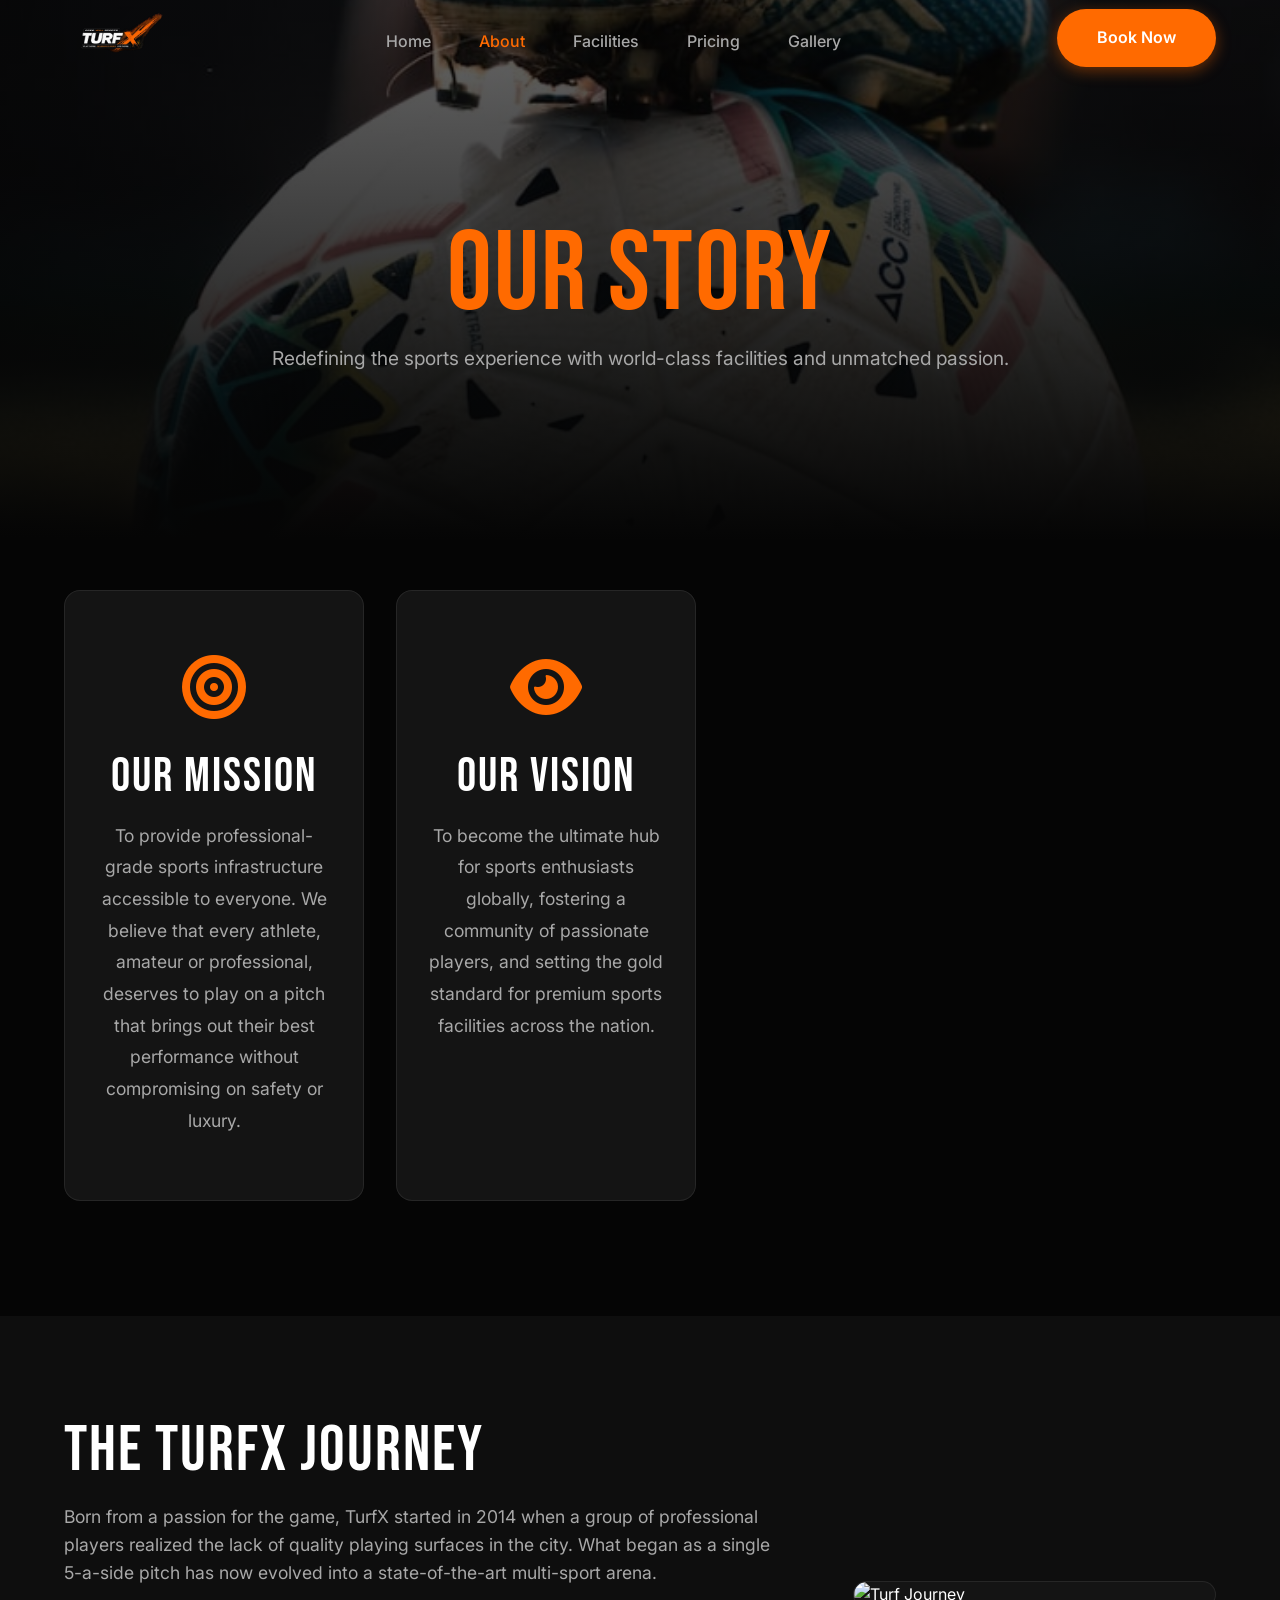
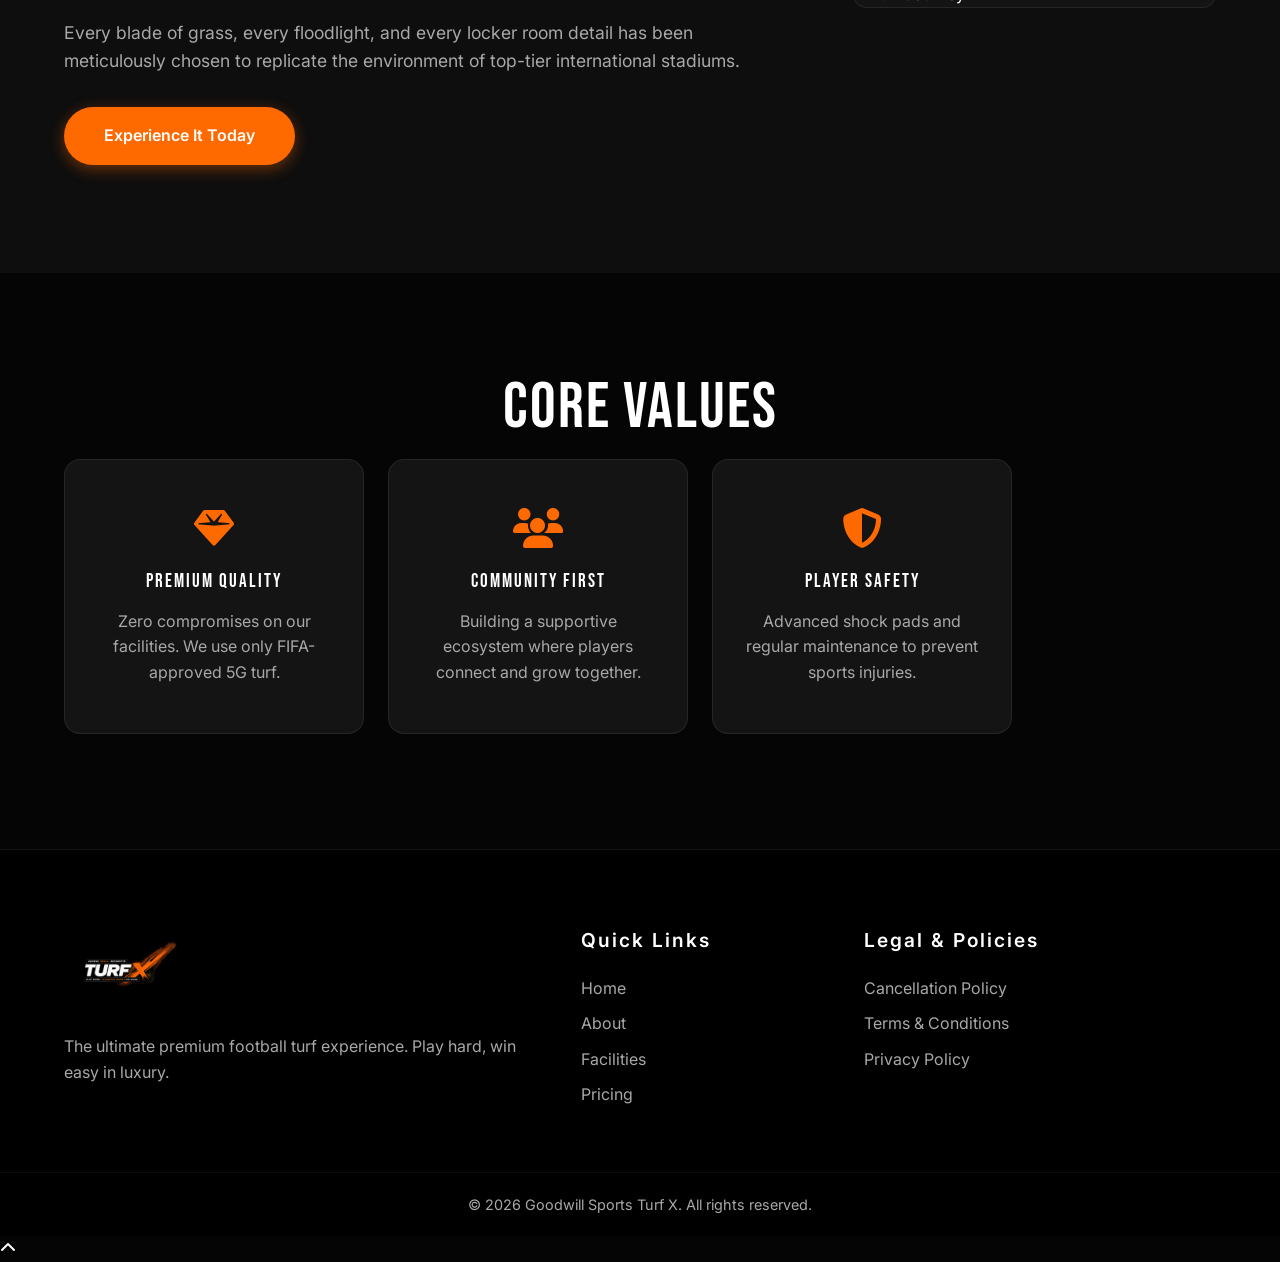
==== commit 066568b5: "fix: resolv" ====
--- a/about.html
+++ b/about.html
@@ -194,25 +194,28 @@
                 </ul>
             </div>
             <div class="footer-col">
-                <h4>Legal</h4>
+                <h4>Legal & Policies</h4>
                 <ul class="footer-links">
-                    <li><a href="#">Terms & Conditions</a></li>
-                    <li><a href="#">Privacy Policy</a></li>
-                    <li><a href="#">Cancellation Policy</a></li>
+                    <li><a href="#" onclick="openPolicyModal('cancellation', event)">Cancellation Policy</a></li>
+                    <li><a href="#" onclick="openPolicyModal('terms', event)">Terms & Conditions</a></li>
+                    <li><a href="#" onclick="openPolicyModal('privacy', event)">Privacy Policy</a></li>
                 </ul>
             </div>
-            <div class="footer-col">
-                <h4>Newsletter</h4>
-                <div class="newsletter-form">
-                    <input type="email" placeholder="Email Address">
-                    <button class="btn btn-primary"><i class="fas fa-paper-plane"></i></button>
-                </div>
-            </div>
         </div>
         <div class="footer-bottom text-center">
-            <p>&copy; 2024 TurfX. All rights reserved.</p>
+            <p>&copy; 2026 Goodwill Sports Turf X. All rights reserved.</p>
         </div>
     </footer>
+
+    <!-- Policy Modal -->
+    <div class="policy-modal" id="policyModal" onclick="if(event.target===this) closePolicyModal()" style="display: none; position: fixed; top: 0; left: 0; width: 100%; height: 100%; background: rgba(0,0,0,0.85); backdrop-filter: blur(10px); z-index: 9999; justify-content: center; align-items: center; padding: 20px;">
+        <div class="policy-modal-content glass-card" style="max-width: 600px; width: 100%; max-height: 80vh; overflow-y: auto; position: relative; padding: 2.5rem 2rem; border: 1px solid var(--primary);">
+            <span class="modal-close" onclick="closePolicyModal()" style="position: absolute; top: 15px; right: 20px; font-size: 2rem; cursor: pointer; color: var(--gray);">&times;</span>
+            <h2 id="policyTitle" class="section-title" style="font-size: 2rem; margin-bottom: 1rem; color: var(--primary);">Policy Title</h2>
+            <div id="policyBody" style="line-height: 1.8; color: #ddd; font-size: 0.95rem;">
+            </div>
+        </div>
+    </div>
 
     <div class="back-to-top" id="backToTop">
         <i class="fas fa-chevron-up"></i>
--- a/style.css
+++ b/style.css
@@ -2156,3 +2156,16 @@
     .slot .game-detail { font-size: 0.75rem !important; }
     .booking-widget .luxury-form > div { flex-direction: column !important; gap: 1rem !important; }
 }
+
+.contact-link, .phone-link {
+    transition: var(--transition);
+}
+.contact-link:hover, .phone-link:hover {
+    color: var(--primary) !important;
+    transform: translateY(-2px);
+}
+.phone-link {
+    color: inherit;
+    text-decoration: none;
+}
+
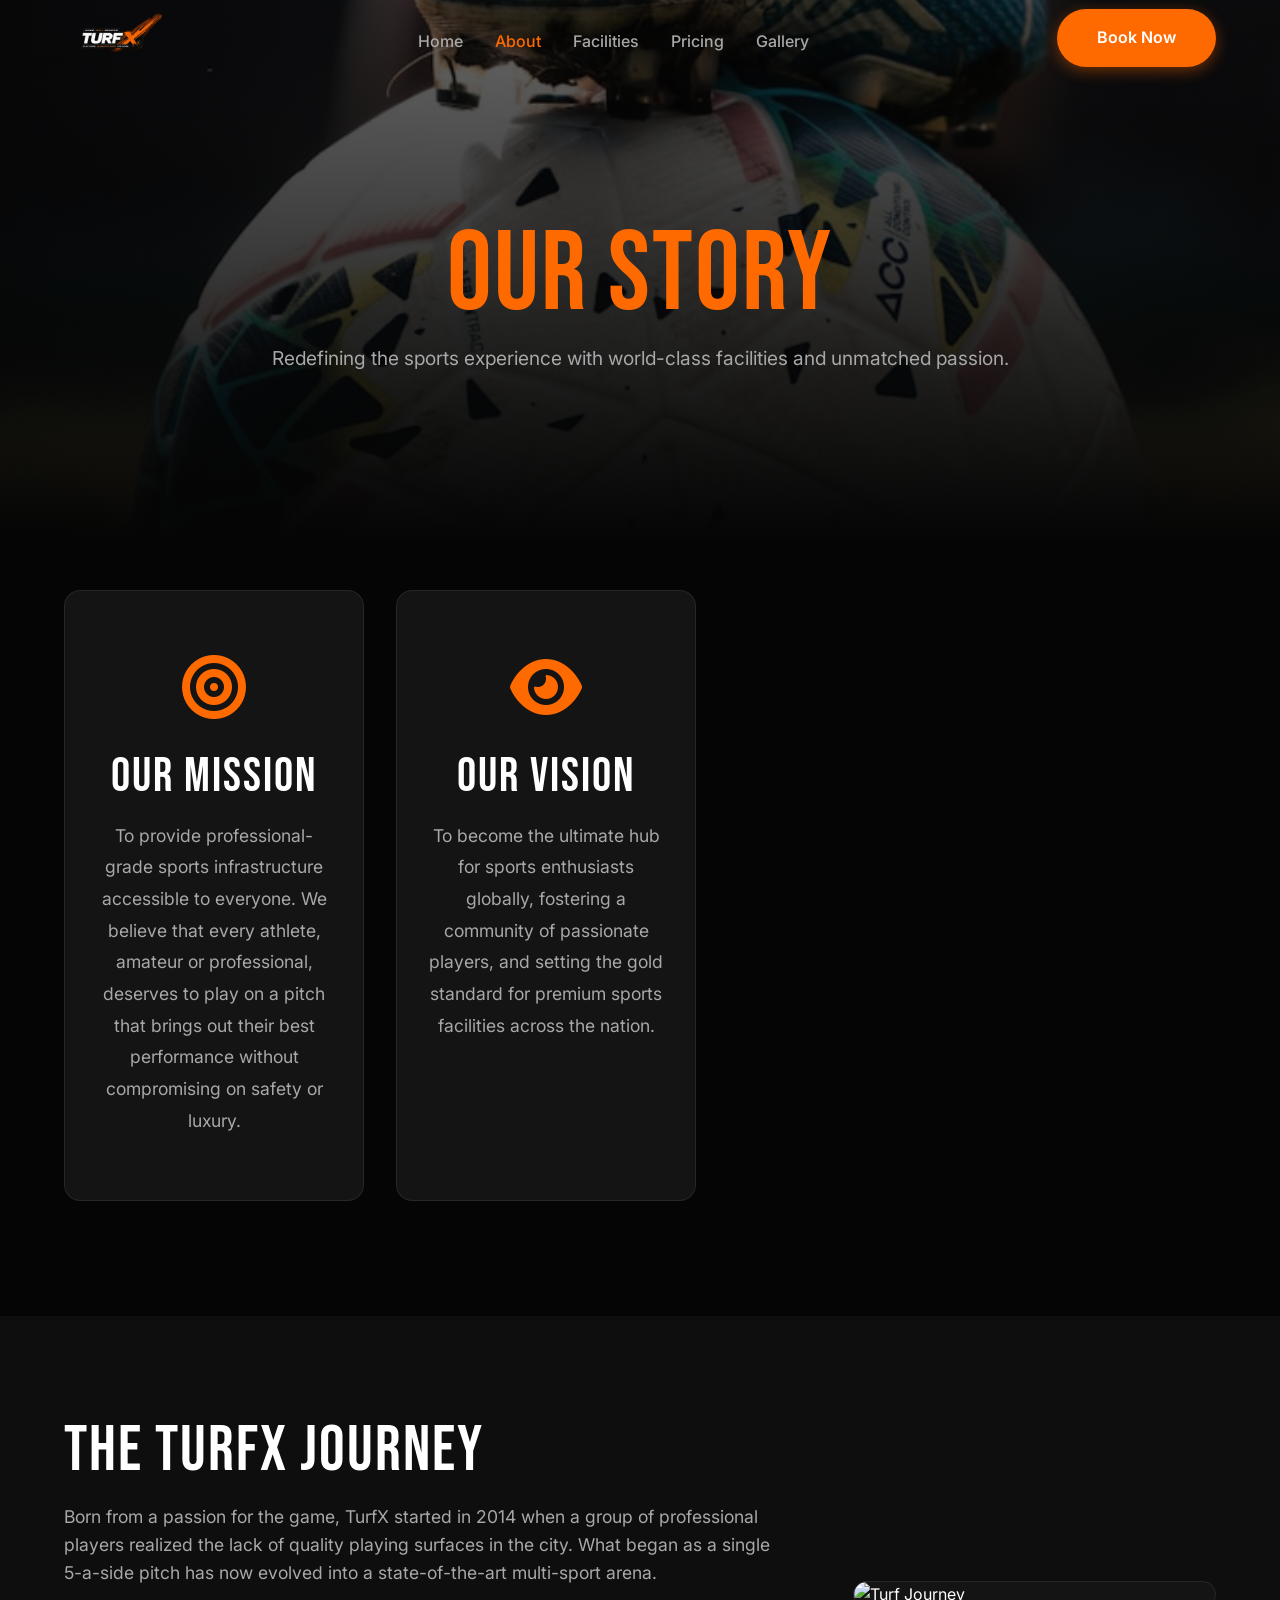
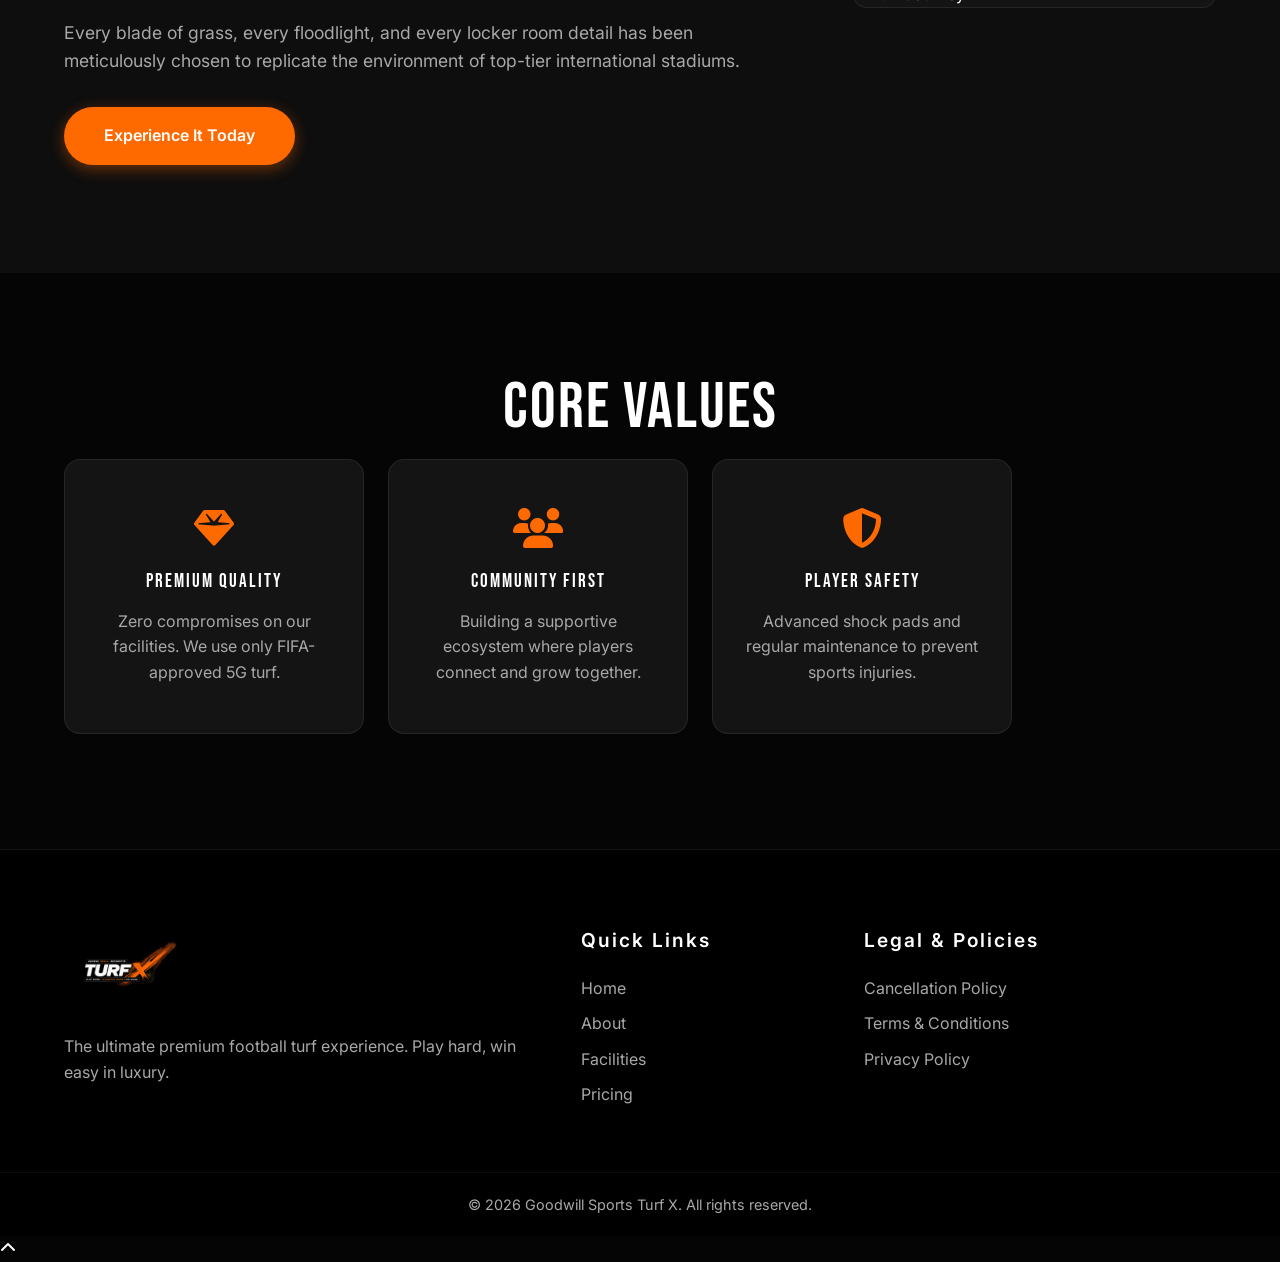
==== commit 4aabc535: "fix: resolhv" ====
--- a/about.html
+++ b/about.html
@@ -4,7 +4,9 @@
 <head>
     <meta charset="UTF-8">
     <meta name="viewport" content="width=device-width, initial-scale=1.0">
-    <title>TurfX | About Us</title>
+    <title>About Us — Goodwill Turf | Football & Cricket Turf in Vellakinar, Coimbatore</title>
+    <meta name="description" content="Learn about Goodwill Sports Turf X in Vellakinar, Coimbatore. Providing world-class FIFA-standard Football and Box Cricket turf facilities since 2014.">
+    <meta name="keywords" content="Goodwill Turf, About Goodwill Sports Turf, Turf in Vellakinar, Football Turf Coimbatore, Box Cricket Coimbatore">
 
     <!-- Fonts -->
     <link rel="preconnect" href="https://fonts.googleapis.com">
@@ -226,7 +228,7 @@
         <div class="booking-modal-content glass-card">
             <span class="modal-close" id="bookingModalClose" style="top: 15px; right: 20px; font-size: 2rem;">&times;</span>
             <h2 class="section-title" style="font-size: 2.5rem; margin-bottom: 1.5rem; text-align: center;">Book Your Slot</h2>
-            <form class="luxury-form">
+            <form class="luxury-form" onsubmit="event.preventDefault(); var n = document.getElementById('modal-name-about').value; var p = document.getElementById('modal-phone-about').value; var d = document.getElementById('modal-date-about').value; var text = 'Hi, I would like to book a slot on ' + d + '. Name: ' + n + ', Phone: ' + p; var waUrl = 'https://wa.me/919994157721?text=' + encodeURIComponent(text); showThankYouModal({ name: n, phone: p, date: d, waUrl: waUrl });">
                 <div class="input-group" style="margin-bottom: 1.5rem;">
                     <input type="text" id="modal-name-about" required>
                     <label for="modal-name-about">Full Name</label>
--- a/style.css
+++ b/style.css
@@ -257,9 +257,20 @@
     display: block;
 }
 
+.nav {
+    display: flex;
+    align-items: center;
+}
+
 .nav-links {
     display: flex;
-    gap: 3rem;
+    align-items: center;
+    gap: 2rem;
+    white-space: nowrap;
+    flex-wrap: nowrap;
+    list-style: none;
+    margin: 0;
+    padding: 0;
 }
 
 .nav-link {
@@ -1473,6 +1484,19 @@
     outline: none;
     transition: var(--transition);
     resize: none;
+    color-scheme: dark;
+}
+
+.form-row {
+    display: flex;
+    gap: 1rem;
+}
+
+@media (max-width: 576px) {
+    .form-row {
+        flex-direction: column;
+        gap: 1.5rem;
+    }
 }
 
 .input-group label {
@@ -2169,3 +2193,173 @@
     text-decoration: none;
 }
 
+/* ==================================================
+   GOOGLE REVIEWS SECTION & NON-DISRUPTIVE ANIMATION
+================================================== */
+.google-reviews-section {
+    background: var(--bg-secondary);
+    overflow: hidden;
+}
+.reviews-ticker-wrapper {
+    overflow: hidden;
+    width: 100%;
+    position: relative;
+    padding: 1.5rem 0;
+    margin-top: 1.5rem;
+}
+.reviews-ticker-wrapper::before,
+.reviews-ticker-wrapper::after {
+    content: '';
+    position: absolute;
+    top: 0;
+    width: 80px;
+    height: 100%;
+    z-index: 3;
+    pointer-events: none;
+}
+.reviews-ticker-wrapper::before {
+    left: 0;
+    background: linear-gradient(to right, var(--bg-secondary), transparent);
+}
+.reviews-ticker-wrapper::after {
+    right: 0;
+    background: linear-gradient(to left, var(--bg-secondary), transparent);
+}
+.reviews-slider-track {
+    display: flex;
+    gap: 1.5rem;
+    width: max-content;
+    animation: marqueeReviews 30s linear infinite;
+    will-change: transform;
+}
+.reviews-slider-track:hover {
+    animation-play-state: paused;
+}
+.review-card {
+    flex: 0 0 340px;
+    width: 340px;
+    transition: transform 0.35s cubic-bezier(0.25, 1, 0.5, 1), box-shadow 0.35s ease, border-color 0.35s ease;
+    display: flex;
+    flex-direction: column;
+    justify-content: space-between;
+    padding: 1.8rem 1.5rem;
+    position: relative;
+    z-index: 1;
+}
+.review-card:hover {
+    transform: translateY(-8px) scale(1.02);
+    border-color: var(--primary);
+    box-shadow: 0 15px 35px rgba(255, 106, 0, 0.25);
+    z-index: 2;
+}
+.avatar-circle {
+    width: 46px;
+    height: 46px;
+    border-radius: 50%;
+    background: linear-gradient(135deg, var(--primary), #FF4500);
+    color: #ffffff;
+    font-weight: 700;
+    font-size: 1.2rem;
+    display: flex;
+    align-items: center;
+    justify-content: center;
+    box-shadow: 0 4px 12px rgba(255, 106, 0, 0.3);
+    flex-shrink: 0;
+}
+.google-star {
+    color: #FFD700;
+    font-size: 0.95rem;
+}
+
+.review-body-text {
+    color: var(--white);
+    opacity: 0.9;
+}
+
+@keyframes marqueeReviews {
+    0% {
+        transform: translateX(0);
+    }
+    100% {
+        transform: translateX(calc(-340px * 4 - 1.5rem * 4));
+    }
+}
+
+@media (max-width: 768px) {
+    .review-card {
+        flex: 0 0 290px;
+        width: 290px;
+    }
+    @keyframes marqueeReviews {
+        0% {
+            transform: translateX(0);
+        }
+        100% {
+            transform: translateX(calc(-290px * 4 - 1.5rem * 4));
+        }
+    }
+}
+
+/* ==================================================
+   LIGHT MODE OVERRIDES FOR GOOGLE REVIEWS
+================================================== */
+body.light-theme .google-reviews-section {
+    background: var(--bg-main) !important;
+}
+
+body.light-theme .google-badge-pill {
+    background: #FFFFFF !important;
+    border-color: rgba(0, 0, 0, 0.12) !important;
+    box-shadow: 0 4px 15px rgba(0, 0, 0, 0.05) !important;
+}
+
+body.light-theme .review-card {
+    background: #FFFFFF !important;
+    border: 1px solid rgba(0, 0, 0, 0.1) !important;
+    box-shadow: 0 8px 25px rgba(0, 0, 0, 0.06) !important;
+}
+
+body.light-theme .review-card:hover {
+    border-color: var(--primary) !important;
+    box-shadow: 0 14px 35px rgba(255, 106, 0, 0.2) !important;
+}
+
+body.light-theme .review-card h4 {
+    color: #111111 !important;
+}
+
+body.light-theme .review-body-text {
+    color: #333333 !important;
+    opacity: 1 !important;
+}
+
+body.light-theme .reviews-ticker-wrapper::before {
+    background: linear-gradient(to right, var(--bg-main), transparent) !important;
+}
+
+body.light-theme .reviews-ticker-wrapper::after {
+    background: linear-gradient(to left, var(--bg-main), transparent) !important;
+}
+
+body.light-theme .review-cta-card {
+    background: #FFFFFF !important;
+    border: 1px solid rgba(0, 0, 0, 0.1) !important;
+    box-shadow: 0 8px 25px rgba(0, 0, 0, 0.06) !important;
+}
+
+body.light-theme .review-cta-card h3 {
+    color: #111111 !important;
+}
+
+body.light-theme .thankyou-modal-content {
+    background: #FFFFFF !important;
+    border-color: var(--primary) !important;
+    box-shadow: 0 20px 50px rgba(0, 0, 0, 0.15) !important;
+}
+
+body.light-theme #thankYouDetails {
+    background: rgba(0, 0, 0, 0.03) !important;
+    border-color: rgba(0, 0, 0, 0.1) !important;
+}
+
+
